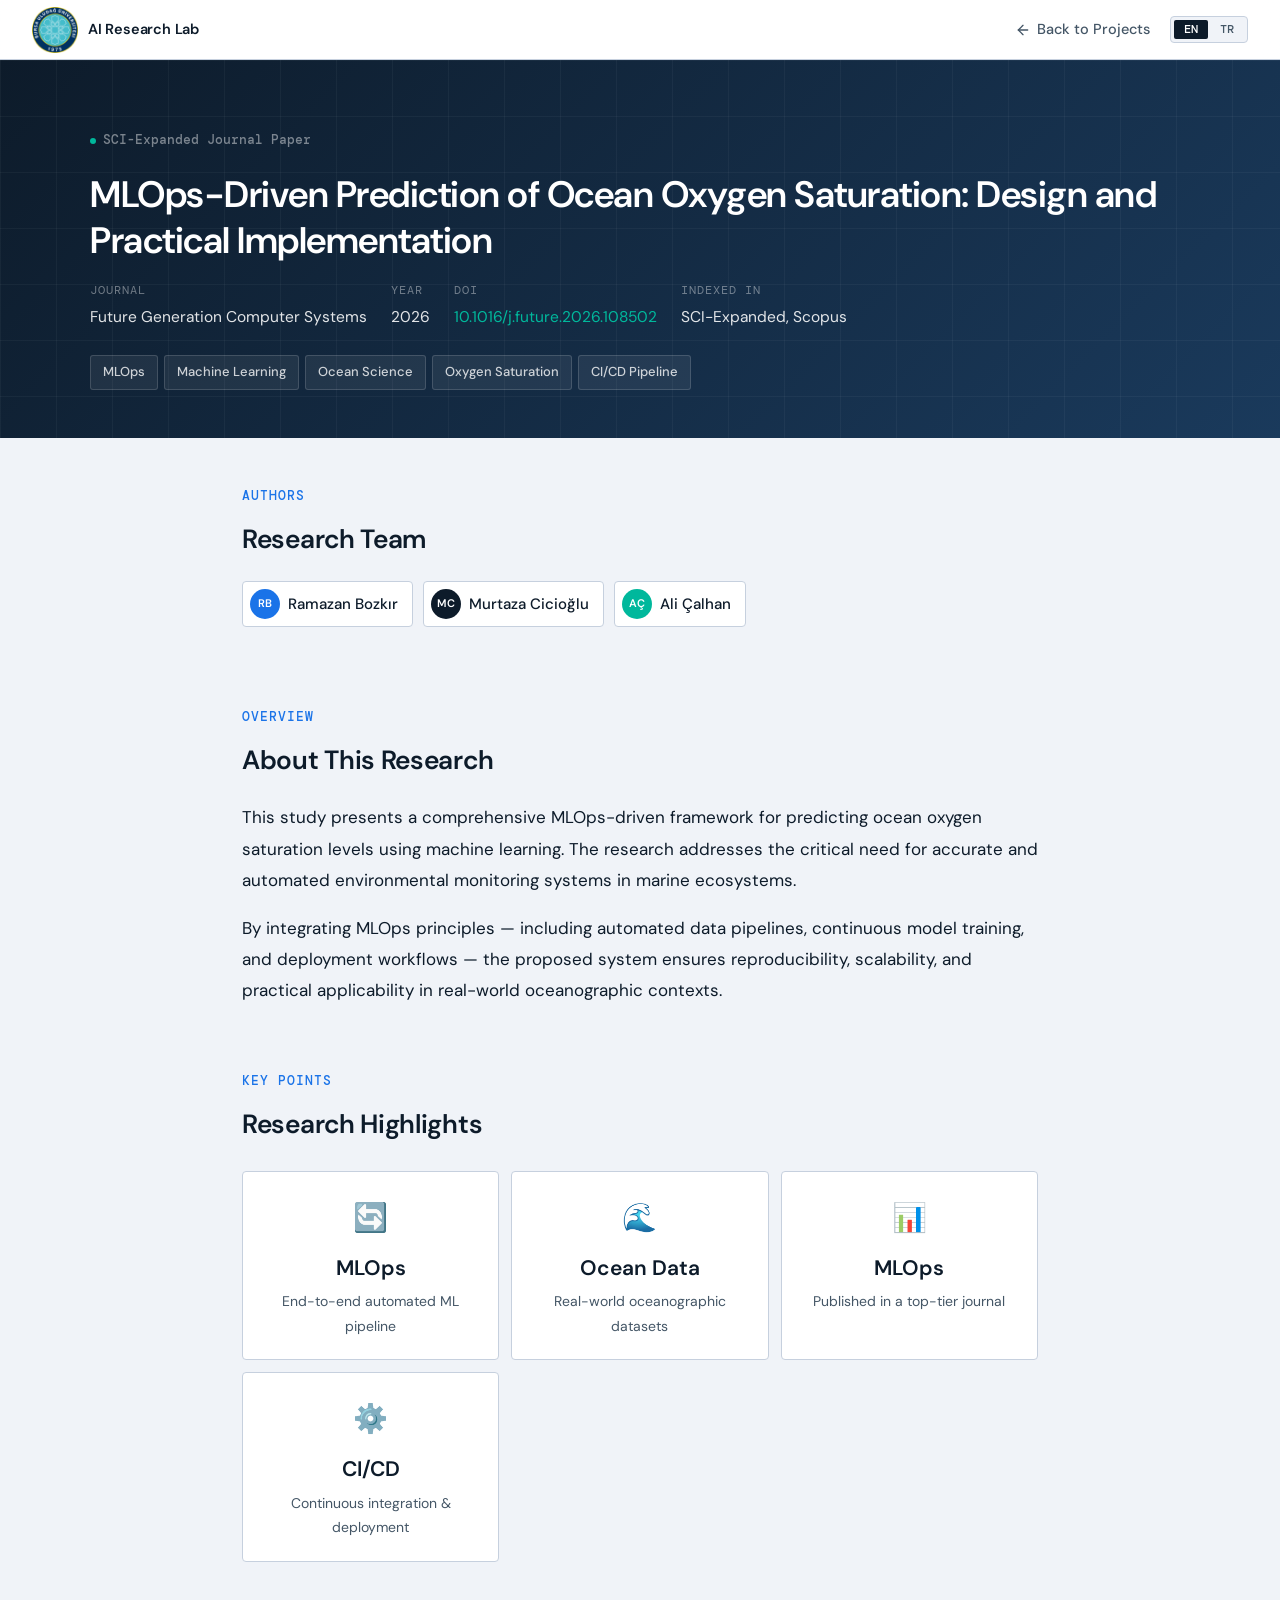
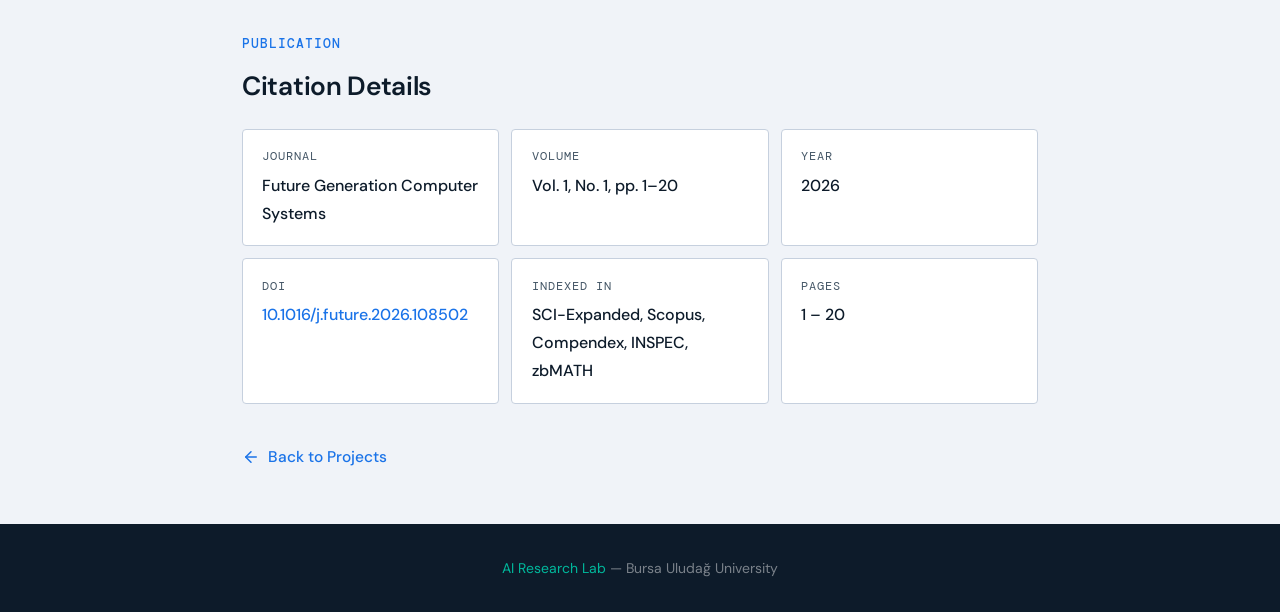
==== projects/mlops-ocean/index.html @ 57ccf808 "initial website" ====
<!DOCTYPE html>
<html lang="en">
<head>
  <meta charset="UTF-8" />
  <meta name="viewport" content="width=device-width, initial-scale=1.0"/>
  <title>MLOps-Driven Prediction of Ocean Oxygen Saturation — UAIRL</title>
  <link href="https://fonts.googleapis.com/css2?family=DM+Sans:ital,wght@0,300;0,400;0,500;0,600;1,300&family=DM+Mono:wght@400;500&display=swap" rel="stylesheet"/>
  <link rel="stylesheet" href="../../style.css"/>
  <style>
    /* ── NAV ── */
    nav {
      position: sticky; top: 0; z-index: 100;
      background: rgba(255,255,255,0.94); backdrop-filter: blur(12px);
      border-bottom: 1px solid var(--border);
      display: flex; align-items: center; justify-content: space-between;
      padding: 0 2rem; height: 60px;
      transition: box-shadow 0.2s;
    }
    nav.scrolled { box-shadow: 0 1px 12px rgba(13,27,42,.08); }
    .nav-brand { display: flex; align-items: center; gap: 10px; text-decoration: none; }
    .nav-name { font-size: 14.5px; font-weight: 600; color: var(--navy); letter-spacing: -0.2px; }

    .nav-right { display: flex; align-items: center; gap: 0.5rem; }

    .back-link {
      font-size: 14.5px; font-weight: 500; color: var(--muted); text-decoration: none;
      display: flex; align-items: center; gap: 6px; transition: color 0.15s;
    }
    .back-link:hover { color: var(--blue); }
    .back-link svg { width: 16px; height: 16px; }

    /* Language Switch */
    .lang-switch {
      display: flex; align-items: center;
      background: var(--bg); border: 1px solid var(--border);
      border-radius: var(--radius); padding: 3px; gap: 2px;
      margin-left: 0.75rem; flex-shrink: 0;
    }
    .lang-btn {
      font-family: var(--mono); font-size: 11.5px; font-weight: 500;
      padding: 4px 10px; border-radius: 2px; border: none;
      cursor: pointer; color: var(--muted); background: none;
      transition: background 0.15s, color 0.15s;
      line-height: 1;
    }
    .lang-btn.active { background: var(--navy); color: #fff; }
    .lang-btn:not(.active):hover { background: var(--border); }

    /* ── HERO ── */
    .project-hero {
      background: linear-gradient(135deg, #0d1b2a, #1a3a5c);
      padding: 4rem 2rem 3rem; position: relative; overflow: hidden;
    }
    .project-hero::before {
      content: ''; position: absolute; inset: 0;
      background-image:
        linear-gradient(rgba(255,255,255,.04) 1px, transparent 1px),
        linear-gradient(90deg, rgba(255,255,255,.04) 1px, transparent 1px);
      background-size: 56px 56px;
      pointer-events: none;
    }
    .project-hero-inner { max-width: var(--max-w); margin: 0 auto; position: relative; }
    .project-type-tag {
      display: inline-flex; align-items: center; gap: 7px;
      font-family: var(--mono); font-size: 12.5px; font-weight: 500;
      color: rgba(255,255,255,.45); margin-bottom: 1.2rem;
    }
    .project-type-tag-dot { width: 6px; height: 6px; background: var(--teal); border-radius: 50%; flex-shrink: 0; }
    .project-hero h1 {
      font-size: clamp(1.6rem, 3.5vw, 2.3rem); font-weight: 600;
      color: #fff; line-height: 1.25; letter-spacing: -0.5px; margin-bottom: 1.1rem;
    }
    .project-meta { display: flex; flex-wrap: wrap; gap: 1.5rem; margin-bottom: 1.5rem; }
    .project-meta-item { display: flex; flex-direction: column; gap: 3px; }
    .project-meta-label { font-family: var(--mono); font-size: 11.5px; color: rgba(255,255,255,.4); letter-spacing: 1px; text-transform: uppercase; }
    .project-meta-value { font-size: 15.5px; color: rgba(255,255,255,.88); }
    .project-meta-value a { color: var(--teal); text-decoration: none; }
    .project-meta-value a:hover { text-decoration: underline; }
    .project-tags { display: flex; flex-wrap: wrap; gap: 6px; }
    .project-tag {
      font-size: 13px; font-weight: 500; padding: 5px 12px; border-radius: 3px;
      border: 1px solid rgba(255,255,255,.15); color: rgba(255,255,255,.78);
      background: rgba(255,255,255,.07);
    }

    /* ── CONTENT ── */
    .content-section { max-width: 860px; margin: 0 auto; padding: 3rem 2rem; }
    .content-section + .content-section { padding-top: 0; }

    .section-label { font-family: var(--mono); font-size: 12.5px; font-weight: 500; color: var(--blue); letter-spacing: 1px; text-transform: uppercase; margin-bottom: .5rem; }
    .section-title { font-size: 1.65rem; font-weight: 600; color: var(--navy); letter-spacing: -0.3px; margin-bottom: 1.2rem; }

    .content-text { font-size: 17px; color: var(--text); line-height: 1.85; }
    .content-text p { margin-bottom: 1rem; }

    /* Info Cards */
    .info-grid { display: grid; grid-template-columns: repeat(auto-fit, minmax(220px, 1fr)); gap: 12px; margin-bottom: 1.5rem; }
    .info-card {
      background: var(--white); border: 1px solid var(--border); border-radius: var(--radius);
      padding: 1.1rem 1.2rem; display: flex; flex-direction: column; gap: 4px;
    }
    .info-card-label { font-family: var(--mono); font-size: 11.5px; color: var(--muted); letter-spacing: 1px; text-transform: uppercase; }
    .info-card-value { font-size: 16px; font-weight: 500; color: var(--navy); }
    .info-card-value a { color: var(--blue); text-decoration: none; }
    .info-card-value a:hover { text-decoration: underline; }

    /* Author list */
    .author-list { display: flex; flex-wrap: wrap; gap: 10px; margin-bottom: 2rem; }
    .author-chip {
      display: flex; align-items: center; gap: 8px;
      background: var(--white); border: 1px solid var(--border); border-radius: var(--radius);
      padding: 7px 14px 7px 7px; font-size: 15px; color: var(--navy); font-weight: 500;
    }
    .author-avatar {
      width: 30px; height: 30px; border-radius: 50%;
      display: flex; align-items: center; justify-content: center;
      font-size: 11px; font-weight: 600; color: #fff;
    }

    /* Highlights */
    .highlight-grid { display: grid; grid-template-columns: repeat(auto-fit, minmax(200px, 1fr)); gap: 12px; margin: 1.5rem 0; }
    .highlight-card {
      background: var(--white); border: 1px solid var(--border); border-radius: var(--radius);
      padding: 1.3rem; text-align: center;
    }
    .highlight-icon { font-size: 28px; margin-bottom: .5rem; }
    .highlight-value { font-size: 21px; font-weight: 600; color: var(--navy); margin-bottom: 3px; }
    .highlight-desc { font-size: 14px; color: var(--muted); }

    /* Back to projects */
    .bottom-back {
      display: inline-flex; align-items: center; gap: 8px;
      font-size: 15.5px; font-weight: 500; color: var(--blue); text-decoration: none;
      margin-top: 1rem; transition: gap 0.2s;
    }
    .bottom-back:hover { gap: 12px; }
    .bottom-back svg { width: 18px; height: 18px; }

    /* Scroll Reveal */
    .reveal { opacity:0; transform:translateY(16px); transition:opacity .45s ease,transform .45s ease; }
    .reveal.visible { opacity:1; transform:none; }

    /* ── FOOTER ── */
    .project-footer-bar {
      background: var(--navy); padding: 2rem; text-align: center;
      font-size: 14px; color: rgba(255,255,255,.45);
    }
    .project-footer-bar a { color: var(--teal); text-decoration: none; }

    /* ── RESPONSIVE ── */
    @media (max-width: 600px) {
      nav { padding: 0 1rem; }
      .project-hero { padding: 3rem 1.25rem 2rem; }
      .content-section { padding: 2rem 1.25rem; }
      .project-meta { gap: 1rem; }
    }
  </style>
</head>
<body>

<!-- NAV -->
<nav id="mainNav">
  <a class="nav-brand" href="../../index.html">
    <img src="../../images/buu_logo.png" alt="Uludag Logo" width="46" height="auto">
    <span class="nav-name">AI Research Lab</span>
  </a>
  <div class="nav-right">
    <a class="back-link" href="../../index.html#projects">
      <svg viewBox="0 0 24 24" fill="none" stroke="currentColor" stroke-width="2" stroke-linecap="round" stroke-linejoin="round"><line x1="19" y1="12" x2="5" y2="12"/><polyline points="12 19 5 12 12 5"/></svg>
      <span data-i18n="nav.back">Back to Projects</span>
    </a>
    <div class="lang-switch">
      <button class="lang-btn" id="btnEN" onclick="setLang('en')">EN</button>
      <button class="lang-btn" id="btnTR" onclick="setLang('tr')">TR</button>
    </div>
  </div>
</nav>

<!-- HERO -->
<header class="project-hero">
  <div class="project-hero-inner">
    <div class="project-type-tag">
      <span class="project-type-tag-dot"></span>
      <span data-i18n="project.type">SCI-Expanded Journal Paper</span>
    </div>
    <h1 data-i18n="project.title">MLOps-Driven Prediction of Ocean Oxygen Saturation: Design and Practical Implementation</h1>
    <div class="project-meta">
      <div class="project-meta-item">
        <span class="project-meta-label" data-i18n="project.journal_label">Journal</span>
        <span class="project-meta-value">Future Generation Computer Systems</span>
      </div>
      <div class="project-meta-item">
        <span class="project-meta-label" data-i18n="project.year_label">Year</span>
        <span class="project-meta-value">2026</span>
      </div>
      <div class="project-meta-item">
        <span class="project-meta-label">DOI</span>
        <span class="project-meta-value"><a href="https://doi.org/10.1016/j.future.2026.108502" target="_blank" rel="noopener">10.1016/j.future.2026.108502</a></span>
      </div>
      <div class="project-meta-item">
        <span class="project-meta-label" data-i18n="project.index_label">Indexed In</span>
        <span class="project-meta-value">SCI-Expanded, Scopus</span>
      </div>
    </div>
    <div class="project-tags">
      <span class="project-tag">MLOps</span>
      <span class="project-tag">Machine Learning</span>
      <span class="project-tag">Ocean Science</span>
      <span class="project-tag">Oxygen Saturation</span>
      <span class="project-tag">CI/CD Pipeline</span>
    </div>
  </div>
</header>

<!-- AUTHORS -->
<div class="content-section reveal">
  <div class="section-label" data-i18n="project.authors_label">Authors</div>
  <div class="section-title" data-i18n="project.authors_title">Research Team</div>
  <div class="author-list">
    <div class="author-chip">
      <div class="author-avatar" style="background:#1a73e8">RB</div>
      Ramazan Bozkır
    </div>
    <div class="author-chip">
      <div class="author-avatar" style="background:var(--navy)">MC</div>
      Murtaza Cicioğlu
    </div>
    <div class="author-chip">
      <div class="author-avatar" style="background:#00b89c">AÇ</div>
      Ali Çalhan
    </div>
  </div>
</div>

<!-- OVERVIEW -->
<div class="content-section reveal">
  <div class="section-label" data-i18n="project.overview_label">Overview</div>
  <div class="section-title" data-i18n="project.overview_title">About This Research</div>
  <div class="content-text">
    <p data-i18n="project.overview_p1">This study presents a comprehensive MLOps-driven framework for predicting ocean oxygen saturation levels using machine learning. The research addresses the critical need for accurate and automated environmental monitoring systems in marine ecosystems.</p>
    <p data-i18n="project.overview_p2">By integrating MLOps principles — including automated data pipelines, continuous model training, and deployment workflows — the proposed system ensures reproducibility, scalability, and practical applicability in real-world oceanographic contexts.</p>
  </div>
</div>

<!-- HIGHLIGHTS -->
<div class="content-section reveal">
  <div class="section-label" data-i18n="project.highlights_label">Key Points</div>
  <div class="section-title" data-i18n="project.highlights_title">Research Highlights</div>
  <div class="highlight-grid">
    <div class="highlight-card">
      <div class="highlight-icon">🔄</div>
      <div class="highlight-value">MLOps</div>
      <div class="highlight-desc" data-i18n="project.hl1">End-to-end automated ML pipeline</div>
    </div>
    <div class="highlight-card">
      <div class="highlight-icon">🌊</div>
      <div class="highlight-value" data-i18n="project.hl2_val">Ocean Data</div>
      <div class="highlight-desc" data-i18n="project.hl2">Real-world oceanographic datasets</div>
    </div>
    <div class="highlight-card">
      <div class="highlight-icon">📊</div>
      <div class="highlight-value">MLOps</div>
      <div class="highlight-desc" data-i18n="project.hl3">Published in a top-tier journal</div>
    </div>
    <div class="highlight-card">
      <div class="highlight-icon">⚙️</div>
      <div class="highlight-value">CI/CD</div>
      <div class="highlight-desc" data-i18n="project.hl4">Continuous integration & deployment</div>
    </div>
  </div>
</div>

<!-- PUBLICATION DETAILS -->
<div class="content-section reveal">
  <div class="section-label" data-i18n="project.details_label">Publication</div>
  <div class="section-title" data-i18n="project.details_title">Citation Details</div>
  <div class="info-grid">
    <div class="info-card">
      <span class="info-card-label" data-i18n="project.journal_label">Journal</span>
      <span class="info-card-value">Future Generation Computer Systems</span>
    </div>
    <div class="info-card">
      <span class="info-card-label" data-i18n="project.volume">Volume</span>
      <span class="info-card-value">Vol. 1, No. 1, pp. 1–20</span>
    </div>
    <div class="info-card">
      <span class="info-card-label" data-i18n="project.year_label">Year</span>
      <span class="info-card-value">2026</span>
    </div>
    <div class="info-card">
      <span class="info-card-label">DOI</span>
      <span class="info-card-value"><a href="https://doi.org/10.1016/j.future.2026.108502" target="_blank" rel="noopener">10.1016/j.future.2026.108502</a></span>
    </div>
    <div class="info-card">
      <span class="info-card-label" data-i18n="project.index_label">Indexes</span>
      <span class="info-card-value">SCI-Expanded, Scopus, Compendex, INSPEC, zbMATH</span>
    </div>
    <div class="info-card">
      <span class="info-card-label" data-i18n="project.pages">Pages</span>
      <span class="info-card-value">1 – 20</span>
    </div>
  </div>

  <a class="bottom-back" href="../../index.html#projects">
    <svg viewBox="0 0 24 24" fill="none" stroke="currentColor" stroke-width="2" stroke-linecap="round" stroke-linejoin="round"><line x1="19" y1="12" x2="5" y2="12"/><polyline points="12 19 5 12 12 5"/></svg>
    <span data-i18n="nav.back">Back to Projects</span>
  </a>
</div>

<!-- FOOTER -->
<div class="project-footer-bar">
  <a href="../../index.html">AI Research Lab</a> — Bursa Uludağ University
</div>

<!-- ════════════ JAVASCRIPT ════════════ -->
<script>

const i18n = {
  en: {
    "nav.back": "Back to Projects",
    "project.type": "SCI-Expanded Journal Paper",
    "project.title": "MLOps-Driven Prediction of Ocean Oxygen Saturation: Design and Practical Implementation",
    "project.journal_label": "Journal",
    "project.year_label": "Year",
    "project.index_label": "Indexed In",
    "project.authors_label": "Authors",
    "project.authors_title": "Research Team",
    "project.overview_label": "Overview",
    "project.overview_title": "About This Research",
    "project.overview_p1": "This study presents a comprehensive MLOps-driven framework for predicting ocean oxygen saturation levels using machine learning. The research addresses the critical need for accurate and automated environmental monitoring systems in marine ecosystems.",
    "project.overview_p2": "By integrating MLOps principles — including automated data pipelines, continuous model training, and deployment workflows — the proposed system ensures reproducibility, scalability, and practical applicability in real-world oceanographic contexts.",
    "project.highlights_label": "Key Points",
    "project.highlights_title": "Research Highlights",
    "project.hl1": "End-to-end automated ML pipeline",
    "project.hl2_val": "Ocean Data",
    "project.hl2": "Real-world oceanographic datasets",
    "project.hl3": "Published in a top-tier journal",
    "project.hl4": "Continuous integration & deployment",
    "project.details_label": "Publication",
    "project.details_title": "Citation Details",
    "project.volume": "Volume",
    "project.pages": "Pages",
  },
  tr: {
    "nav.back": "Projelere Dön",
    "project.type": "SCI-Expanded Dergi Makalesi",
    "project.title": "MLOps Odaklı Okyanus Oksijen Doygunluğu Tahmini: Tasarım ve Pratik Uygulama",
    "project.journal_label": "Dergi",
    "project.year_label": "Yıl",
    "project.index_label": "İndeksler",
    "project.authors_label": "Yazarlar",
    "project.authors_title": "Araştırma Ekibi",
    "project.overview_label": "Genel Bakış",
    "project.overview_title": "Bu Araştırma Hakkında",
    "project.overview_p1": "Bu çalışma, makine öğrenmesi kullanarak okyanus oksijen doygunluk seviyelerini tahmin etmek için kapsamlı bir MLOps odaklı çerçeve sunmaktadır. Araştırma, deniz ekosistemlerinde doğru ve otomatik çevresel izleme sistemlerine olan kritik ihtiyacı ele almaktadır.",
    "project.overview_p2": "Otomatik veri boru hatları, sürekli model eğitimi ve dağıtım iş akışları dahil olmak üzere MLOps prensiplerini entegre ederek, önerilen sistem gerçek dünya oşinografik bağlamlarında tekrar üretilebilirlik, ölçeklenebilirlik ve pratik uygulanabilirlik sağlamaktadır.",
    "project.highlights_label": "Öne Çıkanlar",
    "project.highlights_title": "Araştırma Öne Çıkanları",
    "project.hl1": "Uçtan uca otomatik ML boru hattı",
    "project.hl2_val": "Okyanus Verisi",
    "project.hl2": "Gerçek dünya oşinografik veri setleri",
    "project.hl3": "Üst düzey dergide yayınlanmış",
    "project.hl4": "Sürekli entegrasyon ve dağıtım",
    "project.details_label": "Yayın",
    "project.details_title": "Atıf Bilgileri",
    "project.volume": "Cilt",
    "project.pages": "Sayfalar",
  }
};

let currentLang = localStorage.getItem('lang') || 'en';

function setLang(lang) {
  currentLang = lang;
  localStorage.setItem('lang', lang);
  document.querySelectorAll('[data-i18n]').forEach(el => {
    const key = el.getAttribute('data-i18n');
    if (i18n[lang][key] !== undefined) el.textContent = i18n[lang][key];
  });
  document.documentElement.lang = lang;
  document.querySelectorAll('.lang-btn').forEach(btn => {
    const isEN = btn.id === 'btnEN';
    btn.classList.toggle('active', (lang === 'en' && isEN) || (lang === 'tr' && !isEN));
  });
}
setLang(currentLang);

const nav = document.getElementById('mainNav');
window.addEventListener('scroll', () => {
  nav.classList.toggle('scrolled', window.scrollY > 10);
}, { passive: true });

const observer = new IntersectionObserver(entries => {
  entries.forEach(e => { if (e.isIntersecting) { e.target.classList.add('visible'); observer.unobserve(e.target); } });
}, { threshold: 0.10 });
document.querySelectorAll('.reveal').forEach(el => observer.observe(el));

</script>
</body>
</html>
---- style.css ----
/* ═══════════════════════════════════════════════════════════════
   UAIRL — Ortak Tasarım Değerleri (Design Tokens)
   ───────────────────────────────────────────────────────────────
   Renk, yazı boyutu ve temel stiller burada tanımlanır.
   Tüm sayfalarda geçerlidir. Değiştirmek için sadece bu dosyayı düzenleyin.
   ═══════════════════════════════════════════════════════════════ */

*, *::before, *::after { box-sizing: border-box; margin: 0; padding: 0; }

:root {
  /* ── Renkler ──────────────────────────────────────── */
  --navy:     #0d1b2a;   /* Koyu lacivert — başlıklar, nav, footer */
  --blue:     #1a73e8;   /* Ana vurgu rengi */
  --blue-lt:  #e8f1fd;   /* Açık mavi arka plan */
  --teal:     #00b89c;   /* İkincil vurgu */
  --teal-lt:  #e6f8f5;   /* Açık teal arka plan */

  --text:     #0d1b2a;   /* Ana yazı rengi */
  --muted:    #445666;   /* İkincil yazı rengi — koyu tutmak okunurluğu artırır */
  --border:   #c6d0de;   /* Kenarlık rengi */
  --bg:       #f0f3f8;   /* Sayfa arka planı */
  --white:    #ffffff;

  /* ── Şekil ───────────────────────────────────────── */
  --radius: 4px;         /* Köşe yuvarlaklığı — 0 = tam keskin, 8 = yumuşak */

  /* ── Yazı Tipleri ────────────────────────────────── */
  --font: 'DM Sans', sans-serif;
  --mono: 'DM Mono', monospace;

  /* ── Düzen ───────────────────────────────────────── */
  --max-w: 1100px;
}

html { scroll-behavior: smooth; }

body {
  font-family: var(--font);
  color: var(--text);
  background: var(--bg);
  font-size: 17px;       /* ← Ana yazı boyutu — buradan tüm sayfayı büyütebilirsin */
  line-height: 1.75;
}
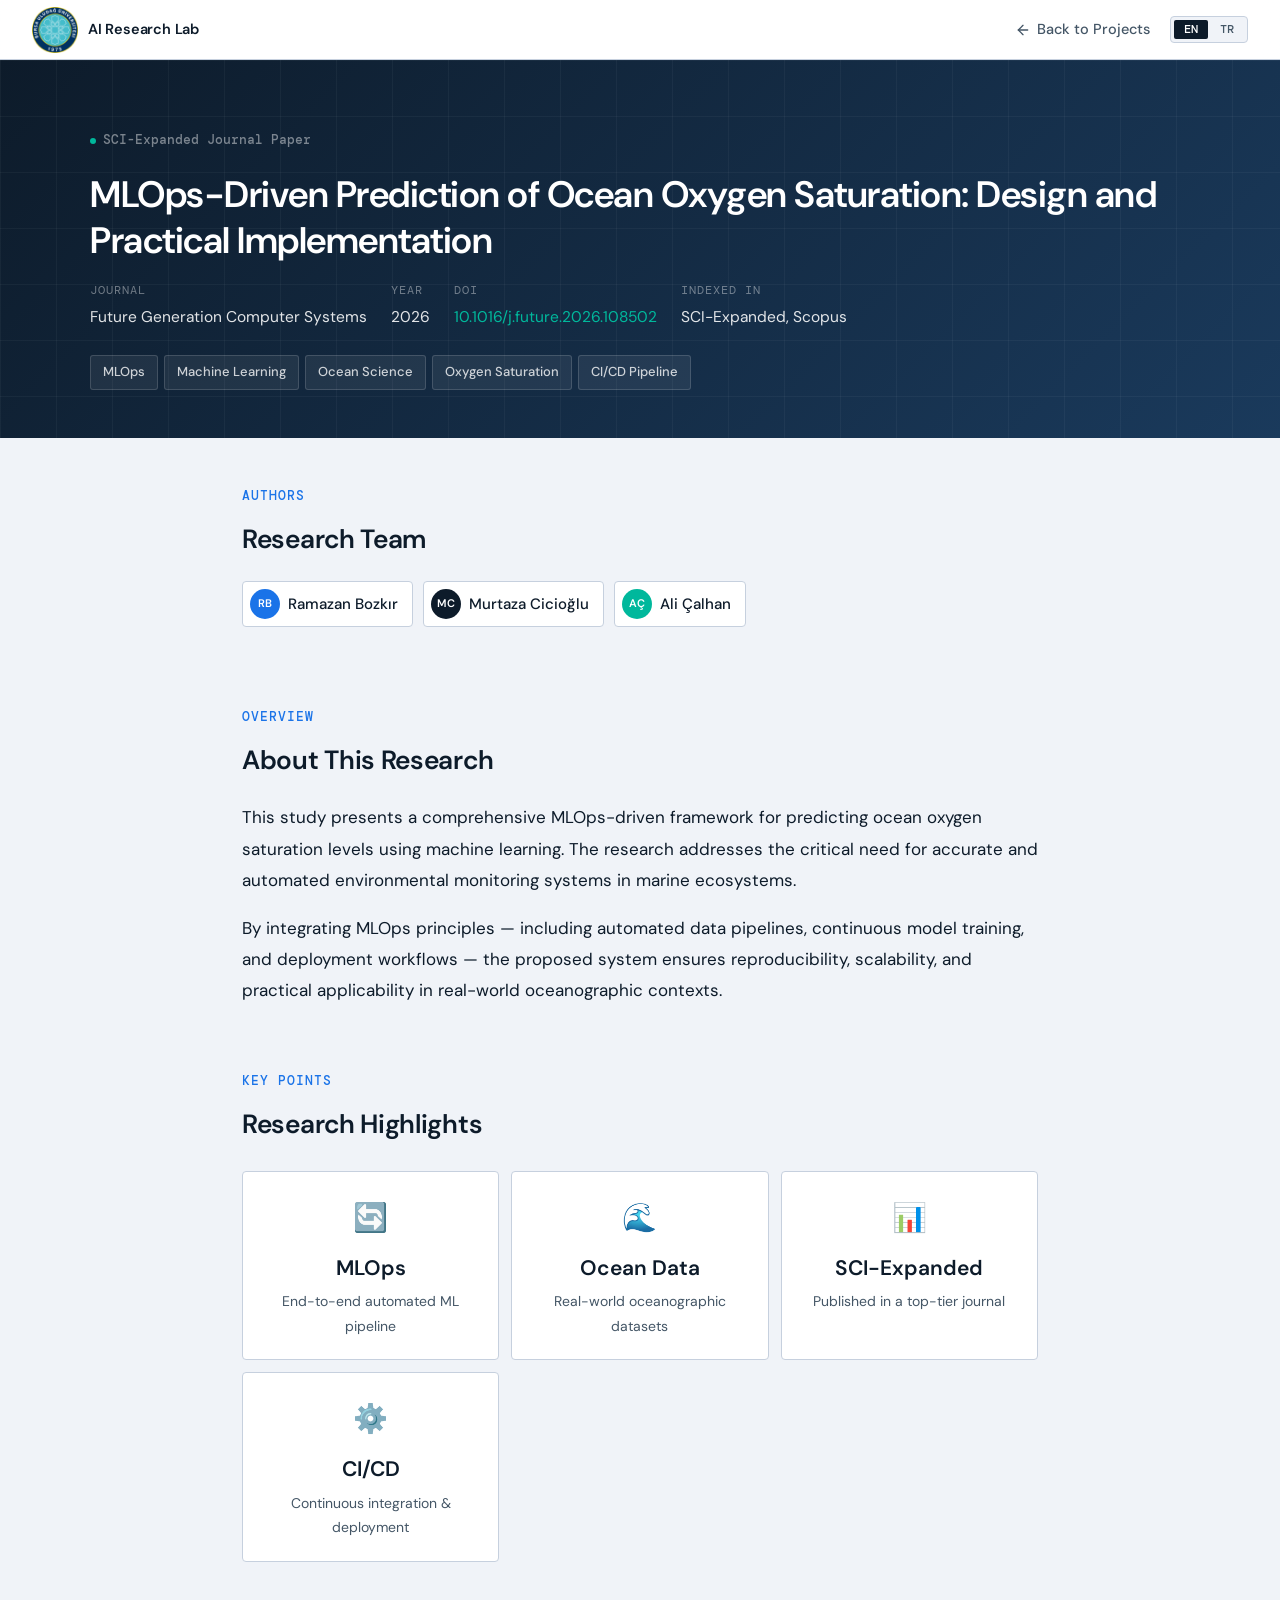
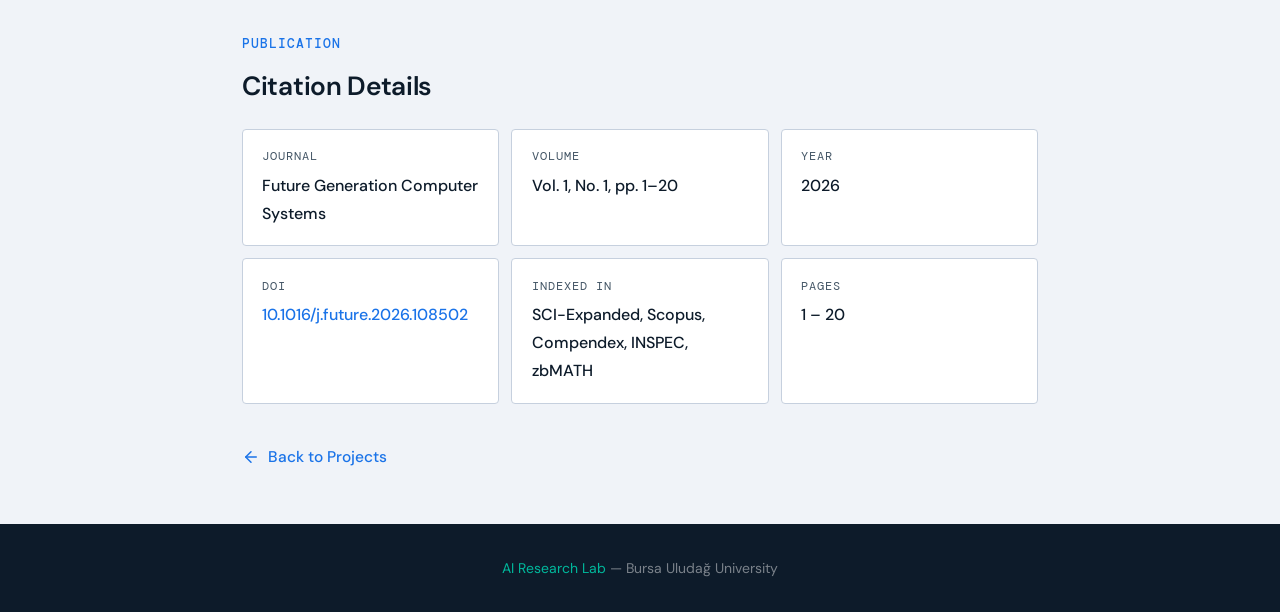
==== commit a707cb44: "initial website" ====
--- a/projects/mlops-ocean/index.html
+++ b/projects/mlops-ocean/index.html
@@ -259,7 +259,7 @@
     </div>
     <div class="highlight-card">
       <div class="highlight-icon">📊</div>
-      <div class="highlight-value">MLOps</div>
+      <div class="highlight-value">SCI-Expanded</div>
       <div class="highlight-desc" data-i18n="project.hl3">Published in a top-tier journal</div>
     </div>
     <div class="highlight-card">
